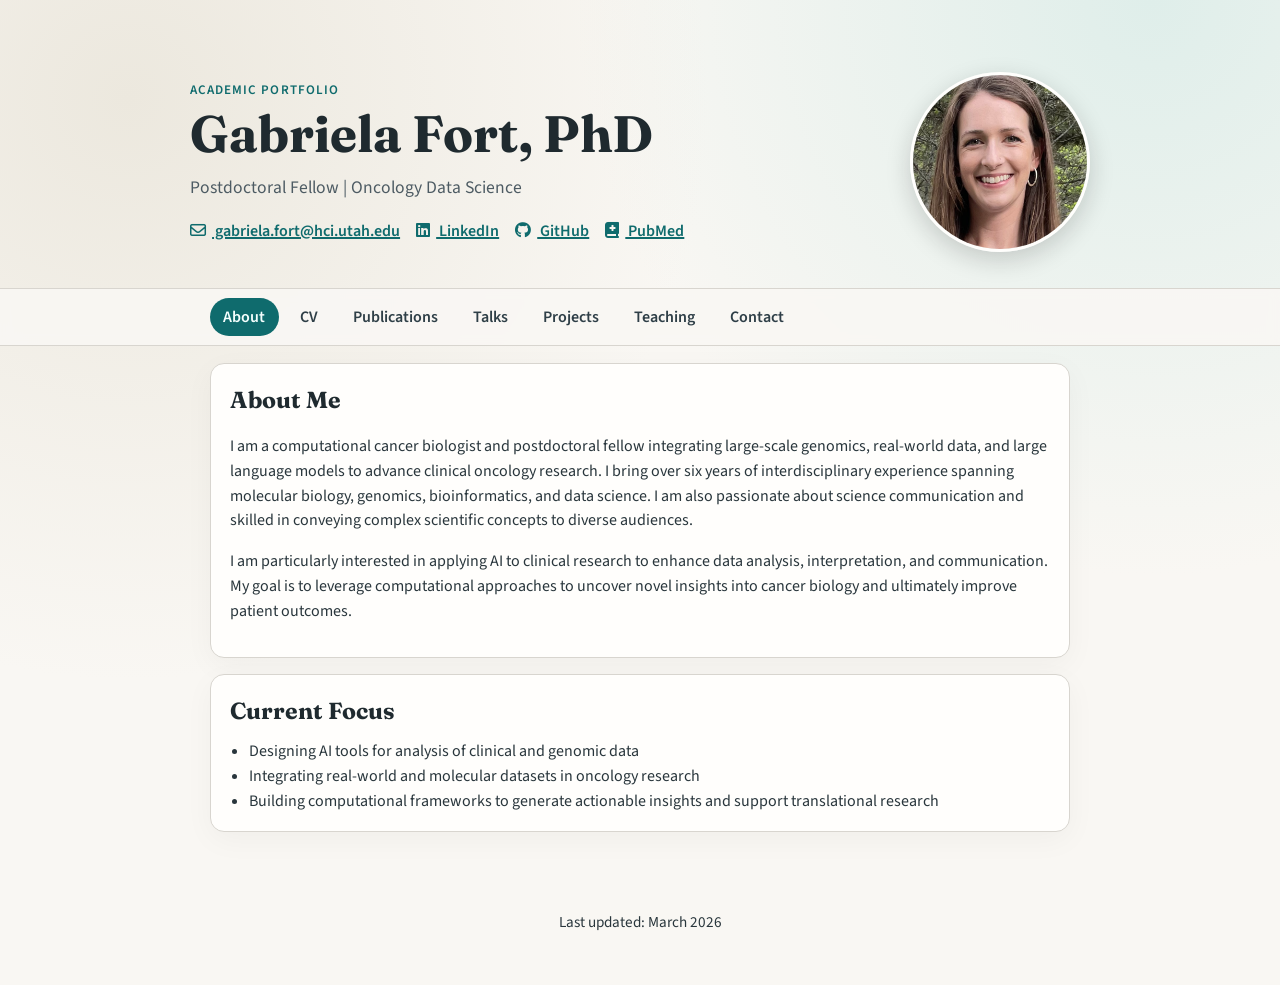
==== index.html @ 77653134 "build academic portfolio site" ====
<!doctype html>
<html lang="en">
  <head>
    <meta charset="UTF-8" />
    <meta name="viewport" content="width=device-width, initial-scale=1.0" />
    <title>Gabriela Fort, PhD | Academic Portfolio</title>
    <meta
      name="description"
      content="Academic portfolio and CV of Gabriela Fort: research, publications, teaching, and professional experience."
    />
    <link rel="preconnect" href="https://fonts.googleapis.com" />
    <link rel="preconnect" href="https://fonts.gstatic.com" crossorigin />
    <link
      href="https://fonts.googleapis.com/css2?family=Fraunces:opsz,wght@9..144,400;9..144,600&family=Source+Sans+3:wght@400;500;600&display=swap"
      rel="stylesheet"
    />
    <link rel="stylesheet" href="https://cdnjs.cloudflare.com/ajax/libs/font-awesome/6.5.2/css/all.min.css" />
    <link rel="stylesheet" href="styles.css?v=20260318a" />
  </head>
  <body>
    <header class="hero">
      <div class="hero__content">
        <div class="hero__top">
          <div class="hero__text">
            <p class="hero__eyebrow">Academic Portfolio</p>
            <h1>Gabriela Fort, PhD</h1>
            <p class="hero__subtitle">
              Postdoctoral Fellow | Oncology Data Science
            </p>
            <div class="hero__links">
              <a href="mailto:gabriela.fort@hci.utah.edu"><i class="fa-regular fa-envelope" aria-hidden="true"></i> gabriela.fort@hci.utah.edu</a>
              <a href="https://www.linkedin.com/in/gabriela-fort-phd-134073181/" target="_blank" rel="noreferrer"><i class="fa-brands fa-linkedin" aria-hidden="true"></i> LinkedIn</a>
              <a href="https://github.com/GabrielaFort" target="_blank" rel="noreferrer"><i class="fa-brands fa-github" aria-hidden="true"></i> GitHub</a>
              <a href="https://pubmed.ncbi.nlm.nih.gov/?term=gabriela+fort&sort=jour&sort_order=asc&filter=datesearch.y_5" target="_blank" rel="noreferrer"><i class="fa-solid fa-book-medical" aria-hidden="true"></i> PubMed</a>
            </div>
          </div>
          <img src="assets/headshot.png" alt="Portrait of Gabriela Fort" class="profile-photo" />
        </div>
      </div>
    </header>

    <nav class="site-nav" aria-label="Main navigation">
      <div class="site-nav__inner">
        <a class="is-active" href="index.html?v=20260313a">About</a>
        <a href="cv.html?v=20260313a">CV</a>
        <a href="publications.html?v=20260313a">Publications</a>
        <a href="talks.html?v=20260313a">Talks</a>
        <a href="projects.html?v=20260313a">Projects</a>
        <a href="teaching.html?v=20260313a">Teaching</a>
        <a href="contact.html?v=20260313a">Contact</a>
      </div>
    </nav>

    <main class="container">
      <section>
        <h2>About Me</h2>
        <p>
          I am a computational cancer biologist and postdoctoral fellow integrating large-scale genomics, real-world data, and large language models to advance clinical oncology research. I bring over six years of interdisciplinary experience spanning molecular biology, genomics, bioinformatics, and data science. I am also passionate about science communication and skilled in conveying complex scientific concepts to diverse audiences.
        </p>
        <p>
          I am particularly interested in applying AI to clinical research to enhance data analysis, interpretation, and communication. My goal is to leverage computational approaches to uncover novel insights into cancer biology and ultimately improve patient outcomes.
        </p>
      </section>

      <section>
        <h2>Current Focus</h2>
        <ul>
          <li>Designing AI tools for analysis of clinical and genomic data</li>
          <li>Integrating real-world and molecular datasets in oncology research</li>
          <li>Building computational frameworks to generate actionable insights and support translational research</li>
        </ul>
      </section>
    </main>

    <footer class="footer">
      <p>Last updated: March 2026</p>
    </footer>
  </body>
</html>
---- styles.css ----
:root {
  --bg: #f9f7f3;
  --paper: #fffefc;
  --ink: #1f2a2f;
  --muted: #4d5b63;
  --accent: #0f6b6d;
  --line: #d8d5cf;
}

* {
  box-sizing: border-box;
}

body {
  margin: 0;
  font-family: "Source Sans 3", sans-serif;
  background:
    radial-gradient(circle at 10% 10%, #ece8de 0%, transparent 40%),
    radial-gradient(circle at 90% 0%, #dfeeea 0%, transparent 38%),
    var(--bg);
  color: var(--ink);
  line-height: 1.55;
}

.hero {
  padding: 4.5rem 1.25rem 2.25rem;
}

.hero--compact {
  padding: 2.4rem 1.25rem 1.3rem;
}

.hero--compact h1 {
  font-size: clamp(1.7rem, 4.2vw, 2.35rem);
}

.hero__content {
  max-width: 900px;
  margin: 0 auto;
}

.hero__top {
  display: flex;
  justify-content: space-between;
  align-items: center;
  gap: 1.5rem;
}

.hero__text {
  flex: 1;
}

.hero__eyebrow {
  margin: 0;
  color: var(--accent);
  text-transform: uppercase;
  letter-spacing: 0.08em;
  font-size: 0.82rem;
  font-weight: 600;
}

h1,
h2,
h3 {
  font-family: "Fraunces", serif;
  margin: 0;
}

h1 {
  margin-top: 0.35rem;
  font-size: clamp(2rem, 6vw, 3.2rem);
  line-height: 1.08;
}

.hero__subtitle {
  margin-top: 0.8rem;
  color: var(--muted);
  font-size: 1.1rem;
}

.hero__subtitle--compact {
  margin-top: 0.35rem;
  font-size: 1rem;
}

.hero__links {
  margin-top: 1rem;
  display: flex;
  gap: 0.9rem 1rem;
  flex-wrap: wrap;
}

.hero__links a {
  color: var(--accent);
  font-weight: 600;
  text-decoration-thickness: 2px;
}

.hero__links i,
.contact-list i,
.entry i {
  margin-right: 0.38rem;
}

.site-nav {
  position: sticky;
  top: 0;
  z-index: 10;
  backdrop-filter: blur(6px);
  background: rgba(249, 247, 243, 0.92);
  border-top: 1px solid var(--line);
  border-bottom: 1px solid var(--line);
}

.site-nav__inner {
  max-width: 900px;
  margin: 0 auto;
  padding: 0.55rem 1.25rem;
  display: flex;
  gap: 0.5rem;
  flex-wrap: wrap;
  align-items: center;
}

.site-nav__inner a {
  text-decoration: none;
  color: #2f3f47;
  font-weight: 600;
  border-radius: 999px;
  padding: 0.36rem 0.78rem;
  border: 1px solid transparent;
  white-space: nowrap;
  flex: 0 0 auto;
}

.site-nav__inner a:hover {
  border-color: var(--line);
  background: #f5f2eb;
}

.site-nav__inner a.is-active {
  background: var(--accent);
  color: #f5fffe;
}

.container {
  max-width: 900px;
  margin: 0 auto;
  padding: 1.1rem 1.25rem 3rem;
}

section {
  background: var(--paper);
  border: 1px solid var(--line);
  border-radius: 14px;
  padding: 1.1rem 1.2rem;
  margin-bottom: 1rem;
  box-shadow: 0 8px 30px rgba(20, 22, 24, 0.04);
}

h2 {
  margin-bottom: 0.65rem;
  font-size: 1.45rem;
}

h3 {
  font-size: 1.12rem;
}

p,
li {
  color: #29363c;
}

ul,
ol {
  margin: 0.35rem 0 0;
  padding-left: 1.2rem;
}

.contact-list {
  list-style: none;
  padding-left: 0;
}

.contact-list li + li {
  margin-top: 0.45rem;
}

.entry {
  display: flex;
  justify-content: space-between;
  align-items: flex-start;
  gap: 1rem;
  padding: 0.25rem 0;
}

.entry + .entry {
  margin-top: 0.5rem;
  border-top: 1px dashed var(--line);
  padding-top: 0.75rem;
}

.entry p {
  margin: 0.2rem 0;
  color: var(--muted);
}

.entry span {
  white-space: nowrap;
  color: var(--muted);
  font-weight: 600;
}

.footer {
  padding: 0 1.25rem 2.2rem;
  text-align: center;
  color: var(--muted);
  font-size: 0.95rem;
}

@media (max-width: 700px) {
  .site-nav__inner {
    gap: 0.38rem;
    padding-bottom: 0.2rem;
  }

  .site-nav__inner a {
    text-align: center;
    padding: 0.34rem 0.5rem;
    font-size: 0.94rem;
    flex: 1 1 calc(33.333% - 0.4rem);
  }

  .entry {
    flex-direction: column;
  }

  .entry span {
    margin-top: 0.3rem;
  }

  section {
    padding: 1rem;
  }
}

.profile-photo {
  width: 180px;
  height: 180px;
  object-fit: cover;
  border-radius: 50%;
  border: 3px solid #fffefc;
  box-shadow: 0 8px 24px rgba(20, 22, 24, 0.18);
  flex-shrink: 0;
}

.profile-photo--compact {
  width: 98px;
  height: 98px;
  border-width: 2px;
}

@media (max-width: 700px) {
  .hero__top {
    flex-direction: column;
    align-items: flex-start;
  }
}

.talk-subtitle {
  margin-top: 0;
  color: var(--muted);
  font-size: 0.95rem;
}

.talk-list li + li {
  margin-top: 1rem;
}

.talk-list li {
  margin-bottom: 0;
}

h4 {
  margin-top: 0.5rem;
  margin-bottom: 0.25rem;
}
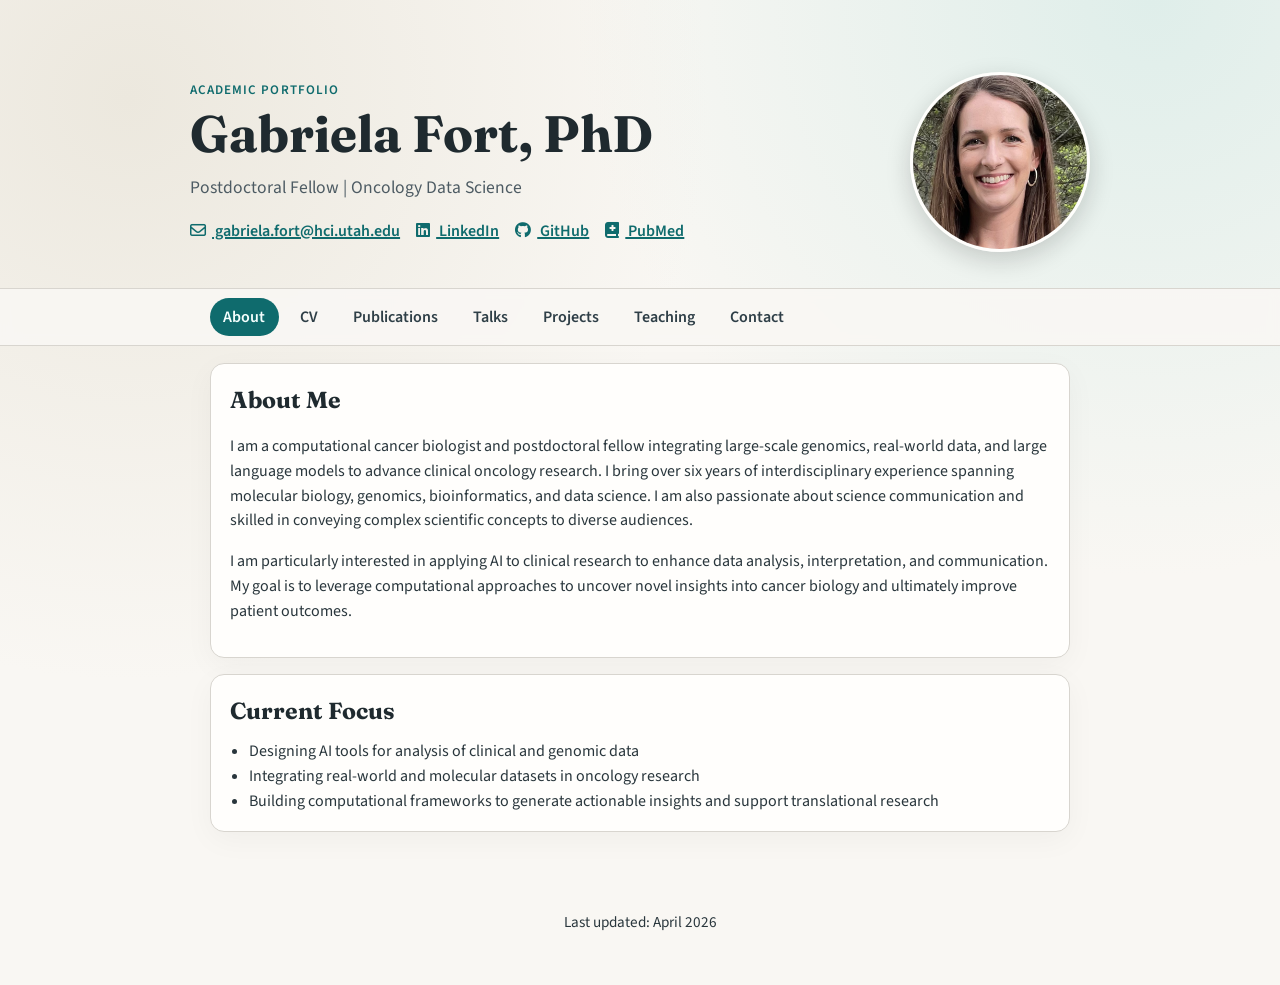
==== commit 15fa0e6d: "update and add new talk" ====
--- a/index.html
+++ b/index.html
@@ -73,7 +73,7 @@
     </main>
 
     <footer class="footer">
-      <p>Last updated: March 2026</p>
+      <p>Last updated: April 2026</p>
     </footer>
   </body>
 </html>
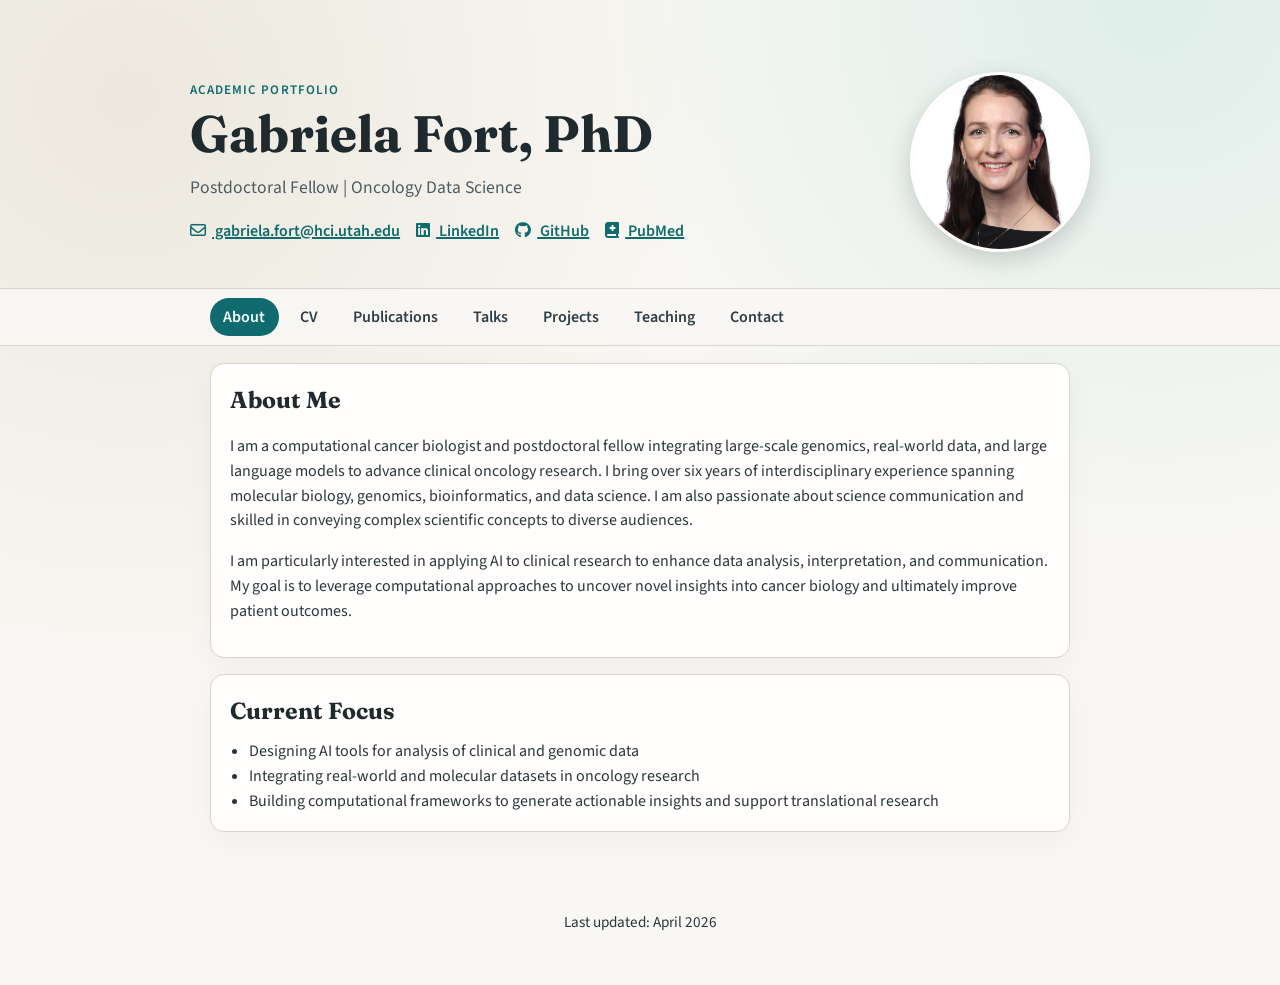
==== commit 43d9049a: "update headshot" ====
--- a/index.html
+++ b/index.html
@@ -34,7 +34,7 @@
               <a href="https://pubmed.ncbi.nlm.nih.gov/?term=gabriela+fort&sort=jour&sort_order=asc&filter=datesearch.y_5" target="_blank" rel="noreferrer"><i class="fa-solid fa-book-medical" aria-hidden="true"></i> PubMed</a>
             </div>
           </div>
-          <img src="assets/headshot.png" alt="Portrait of Gabriela Fort" class="profile-photo" />
+          <img src="assets/headshot.JPG" alt="Portrait of Gabriela Fort" class="profile-photo" />
         </div>
       </div>
     </header>
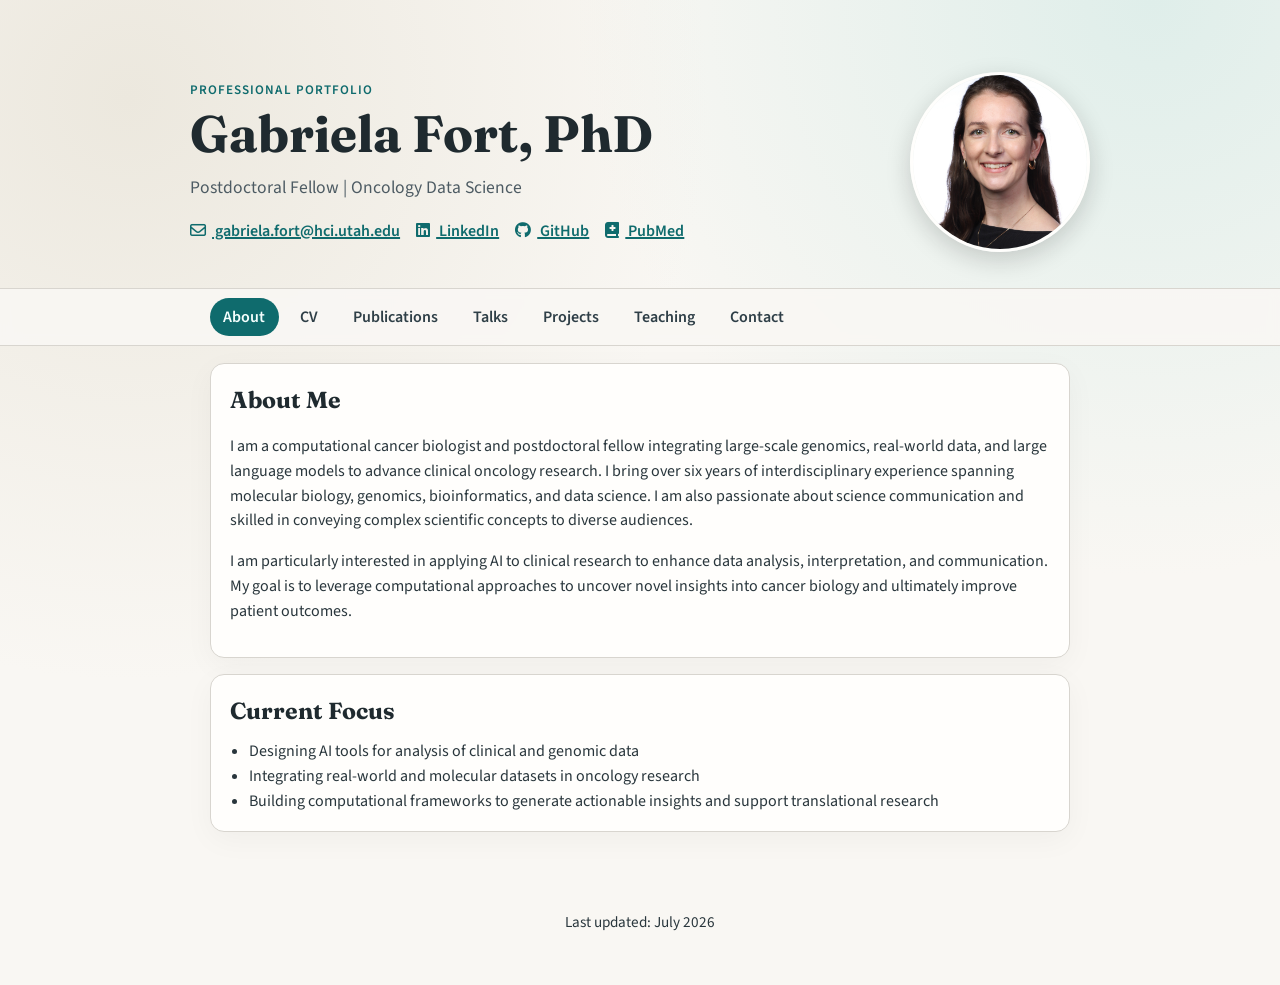
==== commit 975cddd7: "update projects" ====
--- a/index.html
+++ b/index.html
@@ -22,7 +22,7 @@
       <div class="hero__content">
         <div class="hero__top">
           <div class="hero__text">
-            <p class="hero__eyebrow">Academic Portfolio</p>
+            <p class="hero__eyebrow">Professional Portfolio</p>
             <h1>Gabriela Fort, PhD</h1>
             <p class="hero__subtitle">
               Postdoctoral Fellow | Oncology Data Science
@@ -73,7 +73,7 @@
     </main>
 
     <footer class="footer">
-      <p>Last updated: April 2026</p>
+      <p>Last updated: July 2026</p>
     </footer>
   </body>
 </html>
